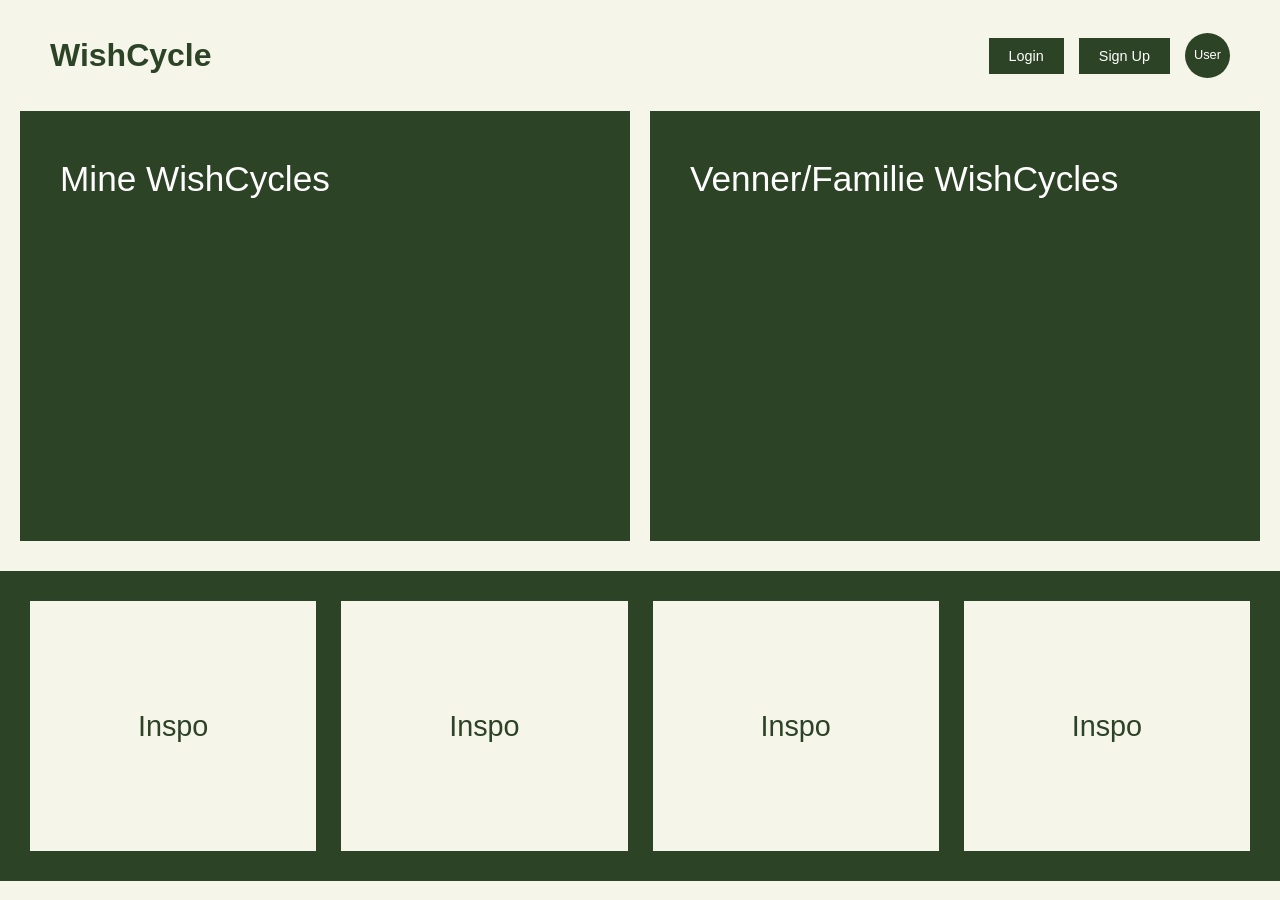
==== src/main/resources/templates/index.html @ e4e54919 "css og html directory sat rigtig op" ====
<!DOCTYPE html>
<html lang="en" xmlns:th="http://www.thymeleaf.org">
<head>
    <meta charset="UTF-8">
    <meta name="viewport" content="width=device-width, initial-scale=1.0">
    <title>WishCycle | Home</title>

    <link rel="stylesheet" th:href="@{/css/style.css}" href="../static/css/style.css">
</head>
<body>

<header class="navbar">
    <div class="logo">WishCycle</div>
    <nav class="auth-buttons">
        <button class="btn-login">Login</button>
        <button class="btn-signup">Sign Up</button>
        <div class="user-circle">User</div>
    </nav>
</header>

<main>
    <section class="boards-container">
        <div class="board-box">
            <h2>Mine WishCycles</h2>
        </div>
        <div class="board-box">
            <h2>Venner/Familie WishCycles</h2>
        </div>
    </section>

    <section class="inspo-container">
        <div class="inspo-card">Inspo</div>
        <div class="inspo-card">Inspo</div>
        <div class="inspo-card">Inspo</div>
        <div class="inspo-card">Inspo</div>
    </section>
</main>

</body>
</html>
---- src/main/resources/static/css/style.css ----
/* 1. VARIABLE DEFINITIONS */
:root {
    --cream: #F5F5E9;       /* Light background color */
    --forest-dark: #2D4326; /* Deep green for boxes and buttons */
    --text-white: #FFFFFF;
}

/* 2. GENERAL RESET */
* {
    box-sizing: border-box;
    margin: 0;
    padding: 0;
}

body {
    font-family: 'Segoe UI', Tahoma, Geneva, Verdana, sans-serif;
    background-color: var(--cream);
    color: var(--forest-dark);
    line-height: 1.6;
}

/* 3. HEADER & NAVIGATION */
.navbar {
    display: flex;
    justify-content: space-between;
    align-items: center;
    padding: 30px 50px;
}

.logo {
    font-size: 2rem;
    font-weight: bold;
    color: var(--forest-dark);
}

.auth-buttons {
    display: flex;
    gap: 15px;
    align-items: center;
}

/* Rectangle Buttons */
.btn-login, .btn-signup {
    background-color: var(--forest-dark);
    color: var(--text-white);
    border: none;
    padding: 10px 20px;
    cursor: pointer;
    font-size: 0.9rem;
    font-weight: 500;
}

/* User Circle Icon */
.user-circle {
    width: 45px;
    height: 45px;
    background-color: var(--forest-dark);
    color: var(--text-white);
    border-radius: 50%;
    display: flex;
    align-items: center;
    justify-content: center;
    font-size: 0.8rem;
    cursor: pointer;
}

/* 4. MAIN BOARDS SECTION (The two big green boxes) */
.boards-container {
    display: flex;
    gap: 20px;
    padding: 0 20px 20px 20px;
    height: 450px; /* Adjust based on your content */
}

.board-box {
    flex: 1;
    background-color: var(--forest-dark);
    color: var(--text-white);
    padding: 40px;
    /* Optional: border-radius: 4px; if you want slightly rounded corners */
}

.board-box h2 {
    font-size: 2.2rem;
    font-weight: 400;
}

/* 5. INSPO SECTION (The bottom row) */
.inspo-container {
    background-color: var(--forest-dark);
    display: flex;
    gap: 25px;
    padding: 30px;
    margin-top: 10px;
}

.inspo-card {
    background-color: var(--cream);
    flex: 1;
    height: 250px;
    display: flex;
    align-items: center;
    justify-content: center;
    font-size: 1.8rem;
    color: var(--forest-dark);
}
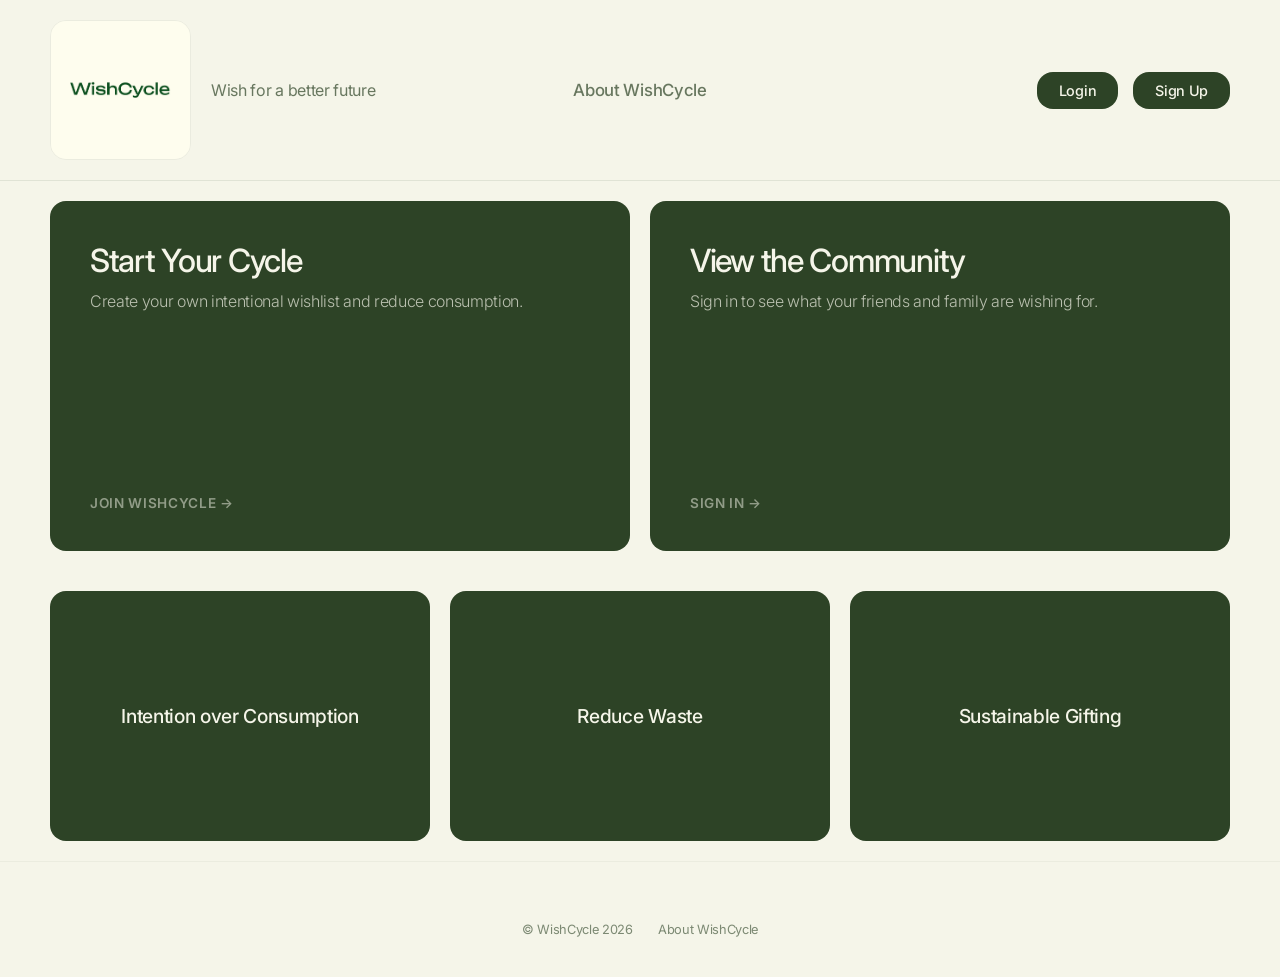
==== commit 39e20eb3: "a lot of detaling and log out added to footer" ====
--- a/src/main/resources/templates/index.html
+++ b/src/main/resources/templates/index.html
@@ -3,38 +3,70 @@
 <head>
     <meta charset="UTF-8">
     <meta name="viewport" content="width=device-width, initial-scale=1.0">
-    <title>WishCycle | Home</title>
+    <title>WishCycle | Welcome</title>
+    <link rel="stylesheet" th:href="@{/css/style.css}" href="../static/css/style.css">
+    <link rel="preconnect" href="https://fonts.googleapis.com">
+    <link rel="preconnect" href="https://fonts.gstatic.com" crossorigin>
+    <link href="https://fonts.googleapis.com/css2?family=Inter:wght@400;600&display=swap" rel="stylesheet">
+</head>
 
-    <link rel="stylesheet" th:href="@{/css/style.css}" href="../static/css/style.css">
-</head>
 <body>
 
 <header class="navbar">
-    <div class="logo">WishCycle</div>
+    <div class="header-left">
+        <div class="logo">
+            <a th:href="@{/wishcycle/index}" href="index.html">
+                <img th:src="@{/images/WishCycle-Logo.png}" src="../static/images/WishCycle-Logo.png"
+                     alt="WishCycle Logo">
+            </a>
+            <span class="slogan">Wish for a better future</span>
+        </div>
+    </div>
+
+    <nav class="main-nav">
+        <a th:href="@{/wishcycle/about-us}" href="about-us.html" class="nav-link">About WishCycle</a>
+    </nav>
+
     <nav class="auth-buttons">
-        <button class="btn-login">Login</button>
-        <button class="btn-signup">Sign Up</button>
-        <div class="user-circle">User</div>
+        <a th:href="@{/wishcycle/login-page}" href="login-page.html" class="btn-login">Login</a>
+        <a th:href="@{/wishcycle/signup-page}" href="signup-page.html" class="btn-signup">Sign Up</a>
     </nav>
 </header>
 
 <main>
-    <section class="boards-container">
-        <div class="board-box">
-            <h2>Mine WishCycles</h2>
-        </div>
-        <div class="board-box">
-            <h2>Venner/Familie WishCycles</h2>
-        </div>
-    </section>
+    <div class="homepage-hero">
+        <a th:href="@{/wishcycle/signup-page}" href="signup-page.html" class="board-box large-box">
+            <h2>Start Your Cycle</h2>
+            <p>Create your own intentional wishlist and reduce consumption.</p>
+            <span class="view-link">Join WishCycle →</span>
+        </a>
+
+        <a th:href="@{/wishcycle/login-page}" href="login-page.html" class="board-box large-box">
+            <h2>View the Community</h2>
+            <p>Sign in to see what your friends and family are wishing for.</p>
+            <span class="view-link">Sign In →</span>
+        </a>
+    </div>
 
     <section class="inspo-container">
-        <div class="inspo-card">Inspo</div>
-        <div class="inspo-card">Inspo</div>
-        <div class="inspo-card">Inspo</div>
-        <div class="inspo-card">Inspo</div>
+        <div class="inspo-card">
+            <span>Intention over Consumption</span>
+        </div>
+        <div class="inspo-card">
+            <span>Reduce Waste</span>
+        </div>
+        <div class="inspo-card">
+            <span>Sustainable Gifting</span>
+        </div>
     </section>
 </main>
 
+<footer class="main-footer">
+    <div class="footer-content-minimal">
+        <span class="footer-tag">© WishCycle 2026</span>
+        <a th:href="@{/wishcycle/about-us}" href="about-us.html" class="footer-link">About WishCycle</a>
+    </div>
+</footer>
+
 </body>
 </html>
--- a/src/main/resources/static/css/style.css
+++ b/src/main/resources/static/css/style.css
@@ -1,6 +1,6 @@
 /* 1. VARIABLE DEFINITIONS */
 :root {
-    --cream: #F5F5E9;       /* Light background color */
+    --cream: #F5F5E9; /* Light background color */
     --forest-dark: #2D4326; /* Deep green for boxes and buttons */
     --text-white: #FFFFFF;
 }
@@ -13,10 +13,21 @@
 }
 
 body {
-    font-family: 'Segoe UI', Tahoma, Geneva, Verdana, sans-serif;
+    font-family: 'Inter', sans-serif;
+    letter-spacing: -0.02em;
     background-color: var(--cream);
     color: var(--forest-dark);
-    line-height: 1.6;
+    margin: 0;
+    padding: 0;
+    display: flex;
+    flex-direction: column;
+    min-height: 100vh; /* Takes up full screen height */
+}
+
+h2 {
+    font-weight: 600; /* Semi-bold */
+    letter-spacing: -0.04em; /* Slightly tighter for large text */
+    color: var(--cream);
 }
 
 /* 3. HEADER & NAVIGATION */
@@ -24,83 +35,793 @@
     display: flex;
     justify-content: space-between;
     align-items: center;
-    padding: 30px 50px;
-}
-
+    padding: 20px 50px;
+    background-color: var(--cream);
+    border-bottom: 1px solid rgba(45, 67, 38, 0.1);
+    position: sticky;
+    top: 0;
+    z-index: 100;
+    height: auto;
+    min-height: 120px;
+}
+
+/* Target the logo container */
 .logo {
-    font-size: 2rem;
-    font-weight: bold;
-    color: var(--forest-dark);
+    display: flex;
+    align-items: center;
+    gap: 15px;
+}
+
+/* Target the actual image inside that container */
+.logo img {
+    height: 140px;
+    width: auto;
+    display: block;
+    cursor: pointer;
+    border-radius: 16px;
+    overflow: hidden;
+    border: 1px solid rgba(45, 67, 38, 0.05);
+    transition: opacity 0.3s ease, transform 0.2s ease;
+}
+
+.logo img:hover {
+    opacity: 0.7;
+    transform: scale(1.02);
+    box-shadow: 0 4px 15px rgba(0, 0, 0, 0.1)
+}
+
+.slogan {
+    font-size: 1rem;
+    margin-left: 5px;
+    opacity: 0.7;
+
+
+}
+
+/* Grouping Logo and Nav Links */
+.header-left {
+    flex: 1;
+    display: flex;
+    align-items: center;
+}
+
+/* The Navigation Link row */
+.main-nav {
+    flex: 1;
+    display: flex;
+    justify-content: center;
+    gap: 40px;
+}
+
+/* Individual Link Styling (Matching Footer Style) */
+.nav-link {
+    text-decoration: none;
+    color: var(--forest-dark);
+    font-size: 1.05rem;
+    font-weight: 500;
+    opacity: 0.7;
+    transition: opacity 0.2s ease;
+    white-space: nowrap;
+}
+
+.nav-link:hover {
+    opacity: 1;
+}
+
+/* Active state (Optional: makes the current page link look darker) */
+.nav-link.active {
+    opacity: 1;
+    font-weight: 600;
+}
+
+.header-left, .auth-buttons {
+    flex: 1;
+    display: flex;
+    align-items: center;
 }
 
 .auth-buttons {
-    display: flex;
+    flex: 1;
+    display: flex;
+    justify-content: flex-end;
     gap: 15px;
-    align-items: center;
 }
 
 /* Rectangle Buttons */
 .btn-login, .btn-signup {
     background-color: var(--forest-dark);
-    color: var(--text-white);
+    color: var(--cream);
     border: none;
-    padding: 10px 20px;
+    padding: 10px 22px;
     cursor: pointer;
     font-size: 0.9rem;
     font-weight: 500;
+    text-decoration: none;
+    transition: transform 0.2s ease, box-shadow 0.2s ease, background-color 0.2s ease;
+    border-radius: 16px;
+    overflow: hidden;
 }
 
 /* User Circle Icon */
-.user-circle {
-    width: 45px;
-    height: 45px;
+.btn-profile {
     background-color: var(--forest-dark);
-    color: var(--text-white);
-    border-radius: 50%;
-    display: flex;
-    align-items: center;
-    justify-content: center;
-    font-size: 0.8rem;
+    color: var(--cream);
+    border: none;
+    padding: 10px 22px;
     cursor: pointer;
-}
+    font-size: 0.9rem;
+    font-weight: 500;
+    text-decoration: none;
+    transition: transform 0.2s ease, box-shadow 0.2s ease, background-color 0.2s ease;
+    border-radius: 16px;
+    overflow: hidden;
+}
+
+.btn-login:hover, .btn-signup:hover, .btn-profile:hover {
+    transform: translateY(-3px) scale(1.05);
+    box-shadow: 0 6px 12px rgba(0, 0, 0, 0.15);
+    background-color: #36522e;
+}
+
 
 /* 4. MAIN BOARDS SECTION (The two big green boxes) */
+
+.board-box,
+.inspo-card,
+.view-link,
+.nav-link {
+    text-decoration: none !important;
+}
 .boards-container {
     display: flex;
     gap: 20px;
-    padding: 0 20px 20px 20px;
-    height: 450px; /* Adjust based on your content */
+    padding: 20px 50px;
+    flex-wrap: wrap;
+    margin-top: 10px;
 }
 
 .board-box {
-    flex: 1;
+    text-decoration: none;
+    display: flex;
+    flex-direction: column;
+    flex: 1 1 calc(33.333% - 20px);
     background-color: var(--forest-dark);
-    color: var(--text-white);
+    color: var(--cream);
     padding: 40px;
-    /* Optional: border-radius: 4px; if you want slightly rounded corners */
+    border-radius: 16px;
+    min-width: 300px;
+    min-height: 250px;
+    transition: transform 0.3s cubic-bezier(0.175, 0.885, 0.32, 1.275),
+    box-shadow 0.3s ease,
+    background-color 0.3s ease;
+    cursor: pointer;
+    overflow: hidden;
+}
+
+.homepage-hero {
+    display: flex;
+    justify-content: center;
+    gap: 20px;
+    padding: 20px 50px;
+    width: 100%;
+}
+
+/* The Featured/Large Boxes */
+.large-box {
+    /* flex-grow: 2 makes it twice the size of standard boxes */
+    flex: 2 1 calc(66.666% - 20px);
+    min-height: 250px; /* Keep your existing height */
+}
+
+.homepage-hero .large-box {
+    flex: 1; /* Both grow equally */
+    min-height: 350px; /* Gives them a nice 'hero' presence */
+    max-width: calc(50% - 10px); /* Strict limit to keep them side-by-side */
+}
+
+/* Ensure the boxes don't get too cramped on smaller screens */
+@media (max-width: 800px) {
+    .homepage-hero-row {
+        flex-direction: column;
+        padding: 20px;
+    }
+    .homepage-hero,.large-box {
+        width: 100%;
+    }
+}
+
+/* The "Pop and Highlight" Effect */
+.board-box:hover {
+    transform: translateY(-8px) scale(1.01);
+    background-color: #36522e; /* Light up green */
+    box-shadow: 0 12px 24px rgba(0, 0, 0, 0.2);
 }
 
 .board-box h2 {
-    font-size: 2.2rem;
-    font-weight: 400;
+    font-size: 2rem;
+    font-weight: 500;
+    margin-bottom: 10px;
+    color: var(--cream);
+    border-bottom: none;
+    text-decoration: none;
+}
+
+.board-box p {
+    font-size: 1rem;
+    opacity: 0.7;
+    font-weight: 300;
+    line-height: 1.4;
+    margin-bottom: 20px;
+}
+
+/* The link at the bottom of the dashboard card */
+.view-link {
+    margin-top: auto;
+    font-size: 0.85rem;
+    font-weight: 600;
+    text-transform: uppercase;
+    letter-spacing: 0.05em;
+    opacity: 0.5;
+    transition: all 0.3s ease;
+}
+
+.board-box:hover .view-link {
+    opacity: 1;
+    transform: translateX(5px);
+    text-decoration: none;
 }
 
 /* 5. INSPO SECTION (The bottom row) */
 .inspo-container {
+    display: flex;
+    gap: 20px;
+    padding: 20px 50px;
+    flex-wrap: wrap;
+}
+
+.inspo-card {
     background-color: var(--forest-dark);
-    display: flex;
+    color: var(--cream);
+    flex: 1 1 calc(33.333% - 20px);
+    height: 250px;
+    display: flex;
+    align-items: center;
+    justify-content: center;
+    font-size: 1.2rem;
+    font-weight: 500;
+    border-radius: 16px;
+    transition: transform 0.2s ease, box-shadow 0.2s ease, background-color 0.2s ease;
+    cursor: pointer;
+    min-width: 200px;
+    text-align: center;
+    padding: 20px;
+}
+
+.inspo-card:hover {
+    transform: translateY(-5px);
+    box-shadow: 0 8px 16px rgba(0, 0, 0, 0.15);
+    background-color: #36522e; /* Matches the board-box hover color */
+    text-decoration: none;
+}
+
+/* --- 6. ACTION BAR BUTTONS --- */
+.action-bar {
+    display: flex;
+    justify-content: flex-end;
+    gap: 15px;
+    padding: 20px 50px 10px 50px;
+}
+
+.btn-action {
+    text-decoration: none;
+    background-color: transparent;
+    color: var(--forest-dark);
+    border: 1px solid rgba(45, 67, 38, 0.3);
+    padding: 10px 22px;
+    border-radius: 12px;
+    font-size: 0.9rem;
+    font-weight: 500;
+    transition: all 0.2s ease;
+    display: flex;
+    align-items: center;
+    gap: 8px;
+}
+
+.btn-action:hover {
+    background-color: var(--forest-dark);
+    color: var(--cream);
+    border-color: var(--forest-dark);
+    transform: translateY(-2px);
+    box-shadow: 0 4px 10px rgba(0, 0, 0, 0.1);
+}
+
+
+/* --- Login Page and Sign Up Page Specific Styles --- */
+
+/* Centering the login card on the screen */
+.login-body, .signup-body {
+    display: flex;
+    justify-content: center;
+    align-items: center;
+    min-height: 100vh;
+}
+
+.login-card, .signup-card {
+    background: white;
+    padding: 40px;
+    width: 100%;
+    max-width: 400px;
+    border: 1px solid rgba(45, 67, 38, 0.1);
+    text-align: center;
+    border-radius: 16px;
+    overflow: hidden;
+}
+
+.login-logo img, .signup-logo img {
+    height: 60px;
+    margin-bottom: 20px;
+    border: 1px solid rgba(45, 67, 38, 0.1);
+    border-radius: 16px;
+    overflow: hidden;
+}
+
+.login-card h2, .signup-card h2 {
+    font-family: 'Inter', sans-serif;
+    margin-bottom: 10px;
+    color: var(--forest-dark);
+}
+
+.login-card p, .signup-card p {
+    font-family: 'Inter', sans-serif;
+    font-size: 0.9rem;
+    color: var(--forest-dark);
+    margin-bottom: 30px;
+}
+
+.login-logo-container, .signup-logo-container {
+    padding-bottom: 20px; /* Space between logo and the line */
+    margin-bottom: 25px; /* Space between the line and the text below */
+    border-bottom: 1px solid rgba(45, 67, 38, 0.15); /* Light forest-green line */
+    display: flex;
+    justify-content: center;
+    margin-left: auto;
+    margin-right: auto;
+    width: 80%;
+}
+
+.login-logo-container img, .signup-logo-container img {
+    height: 160px; /* Adjust based on your logo's look */
+    width: auto;
+    border-radius: 16px;
+    overflow: hidden;
+}
+
+/* Input Styles */
+.input-group {
+    text-align: left;
+    margin-bottom: 20px;
+}
+
+.input-group label {
+    display: block;
+    font-size: 0.85rem;
+    font-weight: 600;
+    margin-bottom: 5px;
+    color: var(--forest-dark);
+}
+
+.input-group input {
+    width: 100%;
+    padding: 12px;
+    border: 1px solid var(--forest-dark);
+    font-family: inherit;
+    font-size: 1rem;
+    border-radius: 16px;
+    overflow: hidden;
+}
+
+.input-group input:focus {
+    outline: 2px solid var(--forest-dark);
+    border-color: var(--forest-dark);
+}
+
+.btn-primary {
+    width: 100%;
+    background-color: var(--forest-dark);
+    color: white;
+    border: none;
+    padding: 14px;
+    font-size: 1rem;
+    font-weight: 600;
+    cursor: pointer;
+    margin-top: 10px;
+    border-radius: 16px;
+    overflow: hidden;
+    transition: transform 0.2s ease, box-shadow 0.2s ease, background-color 0.2s ease;
+}
+
+.login-footer, .signup-footer {
+    margin-top: 25px;
+    font-size: 0.85rem;
+}
+
+.login-footer a, .signup-footer a {
+    color: var(--forest-dark);
+    font-weight: 600;
+    text-decoration: none;
+}
+
+
+/* --- Footer Styling --- */
+.main-footer {
+    width: 100%;
+    padding: 60px 50px 40px 50px;
+    background-color: var(--cream);
+    margin-top: auto;
+    border-top: 1px solid rgba(45, 67, 38, 0.05);
+}
+
+.footer-content-minimal {
+    display: flex;
+    justify-content: center;
+    align-items: center;
+    flex-wrap: wrap;
     gap: 25px;
-    padding: 30px;
+    max-width: 1100px;
+    margin: 0 auto;
+}
+
+.footer-logo {
+    height: 60px;
+    width: auto;
+    opacity: 0.6;
+    display: block;
+    cursor: pointer;
+    border-radius: 16px;
+    overflow: hidden;
+    border: 1px solid rgba(45, 67, 38, 0.05);
+    transition: opacity 0.3s ease, transform 0.2s ease;
+}
+
+.footer-logo:hover {
+    opacity: 1;
+}
+
+.footer-tag, .footer-link {
+    color: var(--forest-dark);
+    font-size: 0.8rem;
+    text-decoration: none;
+    opacity: 0.6;
+    font-weight: 400;
+    transition: opacity 0.2s ease;
+}
+
+.footer-link:hover {
+    opacity: 1;
+    color: var(--forest-dark);
+}
+
+/* --- Personal WishCycles Styling --- */
+
+.content-wrapper {
+    padding-top: 0px; /* Space below the navbar */
+    display: flex;
+    flex-direction: column;
+    gap: 0px; /* Space between the two categories */
+}
+
+.wish-category {
+    display: flex;
+    flex-direction: column;
+}
+
+.category-title {
+    display: flex;
+    align-items: center;
+    text-align: center;
+    justify-content: center;
+    font-family: 'Inter', sans-serif;
+    font-size: 1.5rem;
+    font-weight: 500;
+    color: var(--forest-dark);
+    opacity: 0.9;
+    margin: 20px 0 20px 0;
+    width: 100%;
+    letter-spacing: 0.05em;
+    text-transform: uppercase;
+    border-bottom: none;
+
+}
+
+/* Container for the buttons */
+.action-bar {
+    display: flex;
+    justify-content: flex-end; /* Aligns buttons to the right */
+    gap: 15px;
+    padding: 20px 50px 10px 50px;
     margin-top: 10px;
 }
 
-.inspo-card {
-    background-color: var(--cream);
+/* Individual Action Button */
+.btn-action {
+    text-decoration: none;
+    background-color: transparent;
+    color: var(--forest-dark);
+    border: 1px solid rgba(45, 67, 38, 0.3);
+    padding: 10px 20px;
+    border-radius: 12px;
+    font-size: 0.9rem;
+    font-weight: 500;
+    transition: all 0.2s ease;
+    display: flex;
+    align-items: center;
+    gap: 8px;
+}
+
+.btn-action .icon {
+    font-size: 1.1rem;
+    font-weight: 400;
+}
+
+/* Hover State */
+.btn-action:hover {
+    background-color: var(--forest-dark);
+    color: var(--cream);
+    border-color: var(--forest-dark);
+    transform: translateY(-2px);
+    box-shadow: 0 4px 8px rgba(0, 0, 0, 0.1);
+}
+
+/* The Subtle Lines */
+.category-title::before,
+.category-title::after {
+    content: "";
     flex: 1;
-    height: 250px;
-    display: flex;
-    align-items: center;
-    justify-content: center;
+    border-bottom: 1px solid rgba(45, 67, 38, 0.12); /* Very light forest line */
+    margin: 0 40px; /* Space between the text and the lines */
+    max-width: 200px; /* Adjust this to make the lines longer or shorter */
+}
+
+/* Ensure the inspo-container in this view doesn't have top margin
+   since the category title handles the spacing */
+.wish-category .inspo-container {
+    margin-top: 0;
+}
+
+
+
+/* --- About Us Page Styling*/
+
+/* Styling for the GitHub links on the About page */
+.github-link {
+    text-decoration: none;
+    text-align: center;
+    display: flex;
+    flex-direction: column;
+    gap: 10px;
+}
+
+.github-link small {
+    font-size: 0.8rem;
+    opacity: 0.6;
+    font-weight: 400;
+    text-transform: uppercase;
+    letter-spacing: 0.05em;
+}
+
+.github-link:hover small {
+    opacity: 1;
+}
+
+.about-hero {
+    cursor: default;
+    height: auto;
+    min-height: 300px;
+    justify-content: center;
+}
+
+.about-hero p {
+    max-width: 800px;
+    margin-top: 20px;
+    font-size: 1.1rem;
+    opacity: 0.8;
+    margin-bottom: 20px;
+    line-height: 1.6;
+}
+
+.mission-slogan {
+    margin-top: 30px;
+    font-weight: 600;
+    font-size: 1.3rem;
+    color: var(--cream);
+    letter-spacing: 0.02em;
+    border-top: 1px solid rgba(245, 245, 233, 0.2); /* Subtle cream line */
+    padding-top: 20px;
+    display: inline-block;
+}
+
+.team-container {
+    display: flex;
+    gap: 20px;
+    padding: 20px 50px;
+    justify-content: center; /* Centers the three boxes */
+}
+
+.team-container .inspo-card {
+    /* This overrides the 25% width and sets it to roughly 33% */
+    flex: 0 1 calc(33.333% - 20px);
+    min-width: 250px; /* Prevents them from getting too skinny */
+}
+
+
+/* --- User Profile Page Styling --- */
+
+/* Center the profile on the page */
+.profile-centered {
+    display: flex;
+    justify-content: center;
+    align-items: center;
+    padding: 60px 20px;
+    flex-grow: 1;
+}
+
+.profile-card {
+    background-color: white;
+    width: 100%;
+    max-width: 500px;
+    padding: 40px;
+    border-radius: 16px;
+    border: 1px solid rgba(45, 67, 38, 0.1);
+    box-shadow: 0 4px 20px rgba(0,0,0,0.05);
+    text-align: center;
+}
+
+/* The Circle Avatar */
+.profile-avatar {
+    width: 80px;
+    height: 80px;
+    background-color: var(--forest-dark);
+    color: var(--cream);
+    border-radius: 50%;
+    display: flex;
+    align-items: center;
+    justify-content: center;
+    font-size: 2rem;
+    font-weight: 600;
+    margin: 0 auto 20px auto;
+    text-transform: uppercase;
+}
+
+.profile-header h2 {
+    color: var(--forest-dark);
     font-size: 1.8rem;
-    color: var(--forest-dark);
+    margin-bottom: 5px;
+}
+
+.member-since {
+    font-size: 0.9rem;
+    opacity: 0.6;
+    margin-bottom: 30px;
+}
+
+/* Detail Rows */
+.profile-details {
+    text-align: left;
+    border-top: 1px solid rgba(45, 67, 38, 0.1);
+    padding-top: 30px;
+}
+
+.detail-item {
+    margin-bottom: 25px;
+}
+
+.detail-item label {
+    display: block;
+    font-size: 0.75rem;
+    font-weight: 600;
+    text-transform: uppercase;
+    letter-spacing: 0.05em;
+    color: var(--forest-dark);
+    opacity: 0.5;
+    margin-bottom: 5px;
+}
+
+.detail-item p {
+    font-size: 1.1rem;
+    color: var(--forest-dark);
+    font-weight: 500;
+}
+
+.hint {
+    font-size: 0.75rem;
+    opacity: 0.5;
+    font-style: italic;
+}
+
+/* Buttons */
+.profile-actions {
+    display: flex;
+    flex-direction: column;
+    align-items: center;
+    gap: 15px;
+    margin-top: 30px;
+}
+
+.btn-secondary {
+    background: transparent;
+    border: 1px solid var(--forest-dark);
+    color: var(--forest-dark);
+    padding: 12px;
+    border-radius: 12px;
+    cursor: pointer;
+    font-weight: 600;
+    transition: all 0.2s ease;
+}
+
+/* Ensure the primary button doesn't stretch too wide if you don't want it to */
+.profile-actions .btn-primary {
+    width: 100%;
+    max-width: 300px; /* Gives it a nice, contained look */
+    border-radius: 16px;
+}
+
+.btn-primary:hover {
+    transform: translateY(-3px) scale(1.02); /* Slight lift and grow */
+    box-shadow: 0 6px 15px rgba(0, 0, 0, 0.15); /* Soft glow/shadow */
+    background-color: #36522e; /* Slightly lighter forest green */
+}
+
+.btn-primary:active {
+    transform: translateY(-1px) scale(1.0);
+    box-shadow: 0 2px 5px rgba(0, 0, 0, 0.1);
+}
+
+.btn-secondary:hover {
+    background: var(--forest-dark);
+    color: var(--cream);
+}
+
+.btn-logout {
+    background: transparent;
+    border: none;
+    color: #a34b4b;
+    text-decoration: none;
+    padding: 10px;
+    cursor: pointer;
+    font-size: 0.9rem;
+    font-weight: 500;
+}
+
+.btn-logout:hover {
+    opacity: 1;
+    text-decoration: underline; /* Underline only appears on hover */
+}
+
+
+
+/* --- Forms for adding new Wishlist and Item --- */
+
+.form-layout {
+    text-align: left;
+    margin-top: 20px;
+}
+
+.custom-select {
+    width: 100%;
+    padding: 12px;
+    border: 1px solid var(--forest-dark);
+    border-radius: 16px;
+    background-color: white;
+    font-family: inherit;
+    font-size: 1rem;
+    color: var(--forest-dark);
+    appearance: none; /* Removes default arrow */
+    background-image: url("data:image/svg+xml;charset=UTF-8,%3csvg xmlns='http://www.w3.org/2000/svg' viewBox='0 0 24 24' fill='none' stroke='%232D4326' stroke-width='2' stroke-linecap='round' stroke-linejoin='round'%3e%3cpolyline points='6 9 12 15 18 9'%3e%3c/polyline%3e%3c/svg%3e");
+    background-repeat: no-repeat;
+    background-position: right 1rem center;
+    background-size: 1em;
+}
+
+.custom-select:focus {
+    outline: 2px solid var(--forest-dark);
 }
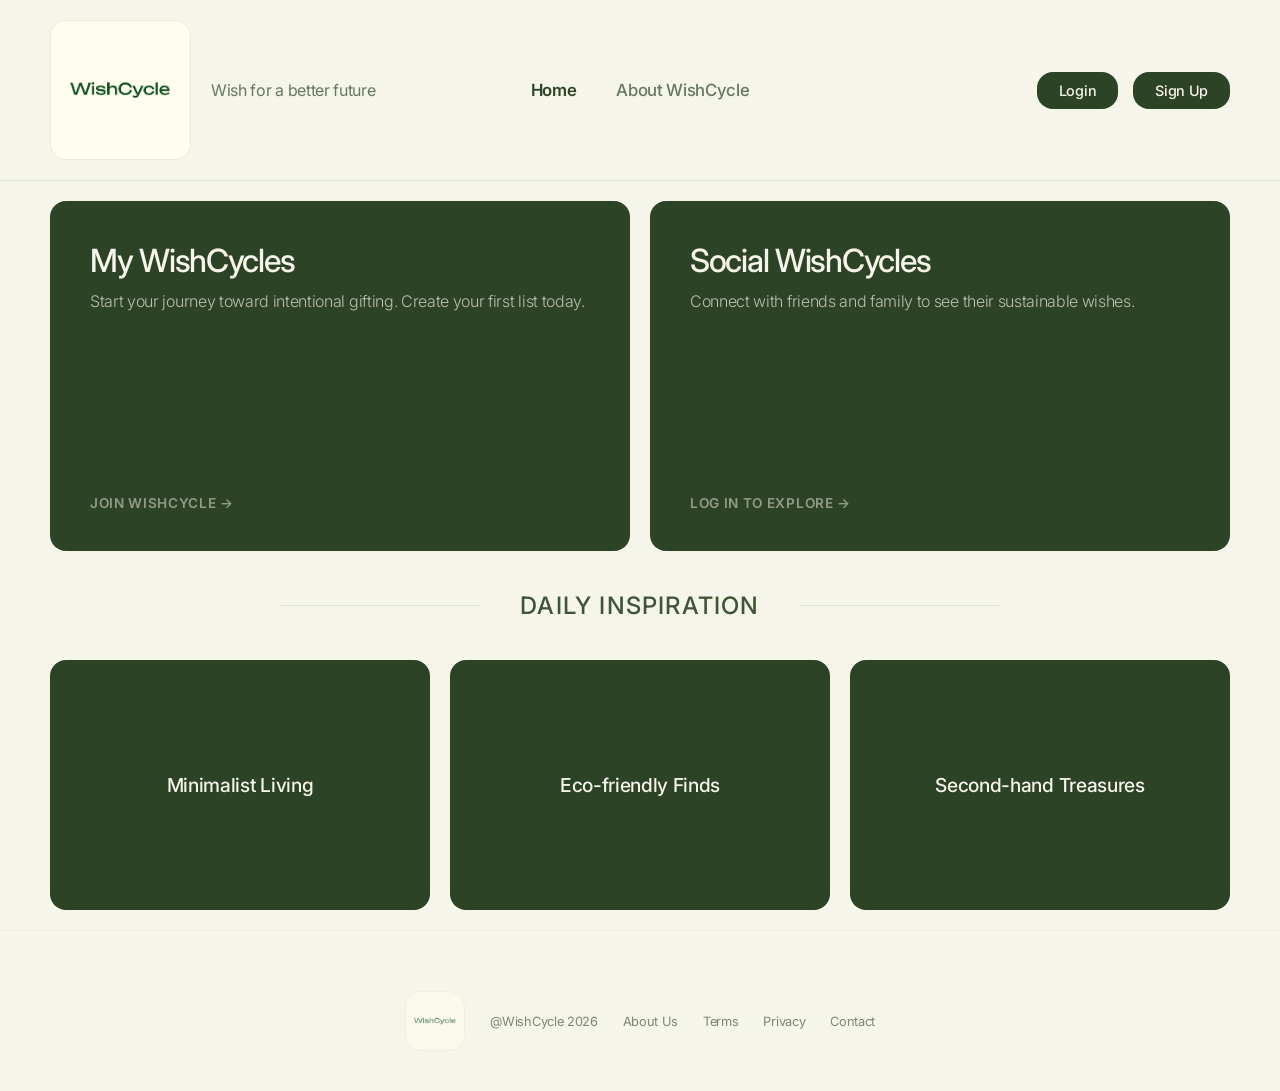
==== commit f036cda0: "fixing login paths" ====
--- a/src/main/resources/templates/index.html
+++ b/src/main/resources/templates/index.html
@@ -16,14 +16,14 @@
     <div class="header-left">
         <div class="logo">
             <a th:href="@{/wishcycle/index}" href="index.html">
-                <img th:src="@{/images/WishCycle-Logo.png}" src="../static/images/WishCycle-Logo.png"
-                     alt="WishCycle Logo">
+                <img th:src="@{/images/WishCycle-Logo.png}" src="../static/images/WishCycle-Logo.png" alt="WishCycle Logo">
             </a>
             <span class="slogan">Wish for a better future</span>
         </div>
     </div>
 
     <nav class="main-nav">
+        <a th:href="@{/wishcycle/index}" href="index.html" class="nav-link active">Home</a>
         <a th:href="@{/wishcycle/about-us}" href="about-us.html" class="nav-link">About WishCycle</a>
     </nav>
 
@@ -33,38 +33,43 @@
     </nav>
 </header>
 
-<main>
+<main class="content-wrapper">
+
     <div class="homepage-hero">
         <a th:href="@{/wishcycle/signup-page}" href="signup-page.html" class="board-box large-box">
-            <h2>Start Your Cycle</h2>
-            <p>Create your own intentional wishlist and reduce consumption.</p>
+            <h2>My WishCycles</h2>
+            <p>Start your journey toward intentional gifting. Create your first list today.</p>
             <span class="view-link">Join WishCycle →</span>
         </a>
 
         <a th:href="@{/wishcycle/login-page}" href="login-page.html" class="board-box large-box">
-            <h2>View the Community</h2>
-            <p>Sign in to see what your friends and family are wishing for.</p>
-            <span class="view-link">Sign In →</span>
+            <h2>Social WishCycles</h2>
+            <p>Connect with friends and family to see their sustainable wishes.</p>
+            <span class="view-link">Log In to Explore →</span>
         </a>
     </div>
 
-    <section class="inspo-container">
-        <div class="inspo-card">
-            <span>Intention over Consumption</span>
-        </div>
-        <div class="inspo-card">
-            <span>Reduce Waste</span>
-        </div>
-        <div class="inspo-card">
-            <span>Sustainable Gifting</span>
+    <section class="wish-category">
+        <h3 class="category-title">Daily Inspiration</h3>
+        <div class="inspo-container">
+            <div class="inspo-card"><span>Minimalist Living</span></div>
+            <div class="inspo-card"><span>Eco-friendly Finds</span></div>
+            <div class="inspo-card"><span>Second-hand Treasures</span></div>
         </div>
     </section>
 </main>
 
 <footer class="main-footer">
     <div class="footer-content-minimal">
-        <span class="footer-tag">© WishCycle 2026</span>
-        <a th:href="@{/wishcycle/about-us}" href="about-us.html" class="footer-link">About WishCycle</a>
+        <a th:href="@{/wishcycle/index}" href="index.html">
+            <img th:src="@{/images/WishCycle-Logo.png}" src="../static/images/WishCycle-Logo.png" alt="WishCycle Logo"
+                 class="footer-logo">
+        </a>
+        <span class="footer-tag">@WishCycle 2026</span>
+        <a th:href="@{/wishcycle/about-us}" href="about-us.html" class="footer-link">About Us</a>
+        <a href="#" class="footer-link">Terms</a>
+        <a href="#" class="footer-link">Privacy</a>
+        <a href="#" class="footer-link">Contact</a>
     </div>
 </footer>
 
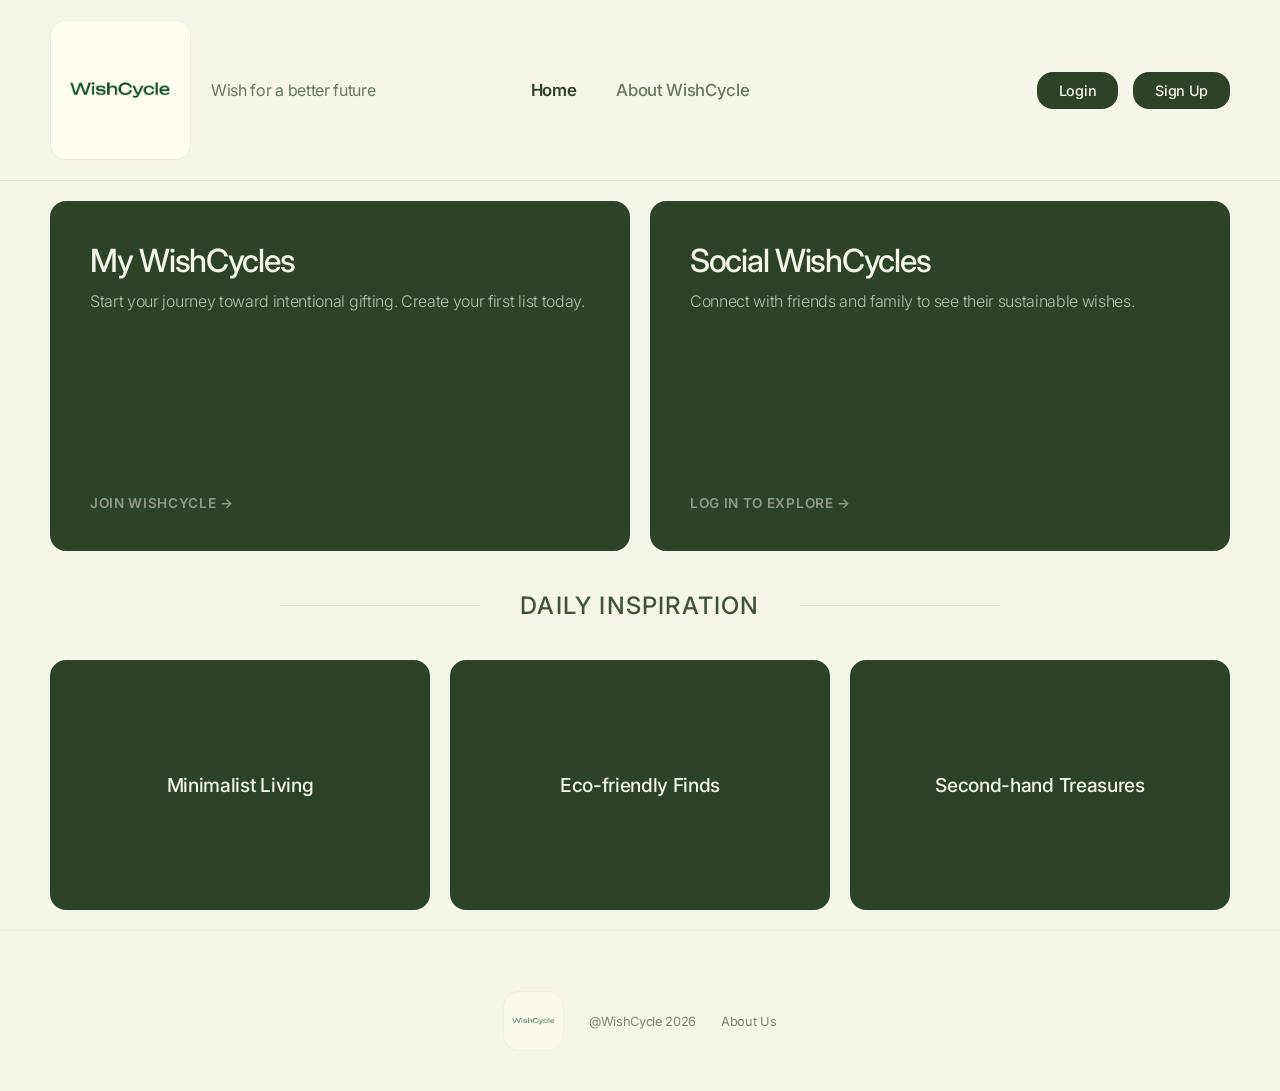
==== commit 53beb79d: "..." ====
--- a/src/main/resources/templates/index.html
+++ b/src/main/resources/templates/index.html
@@ -67,9 +67,6 @@
         </a>
         <span class="footer-tag">@WishCycle 2026</span>
         <a th:href="@{/wishcycle/about-us}" href="about-us.html" class="footer-link">About Us</a>
-        <a href="#" class="footer-link">Terms</a>
-        <a href="#" class="footer-link">Privacy</a>
-        <a href="#" class="footer-link">Contact</a>
     </div>
 </footer>
 
